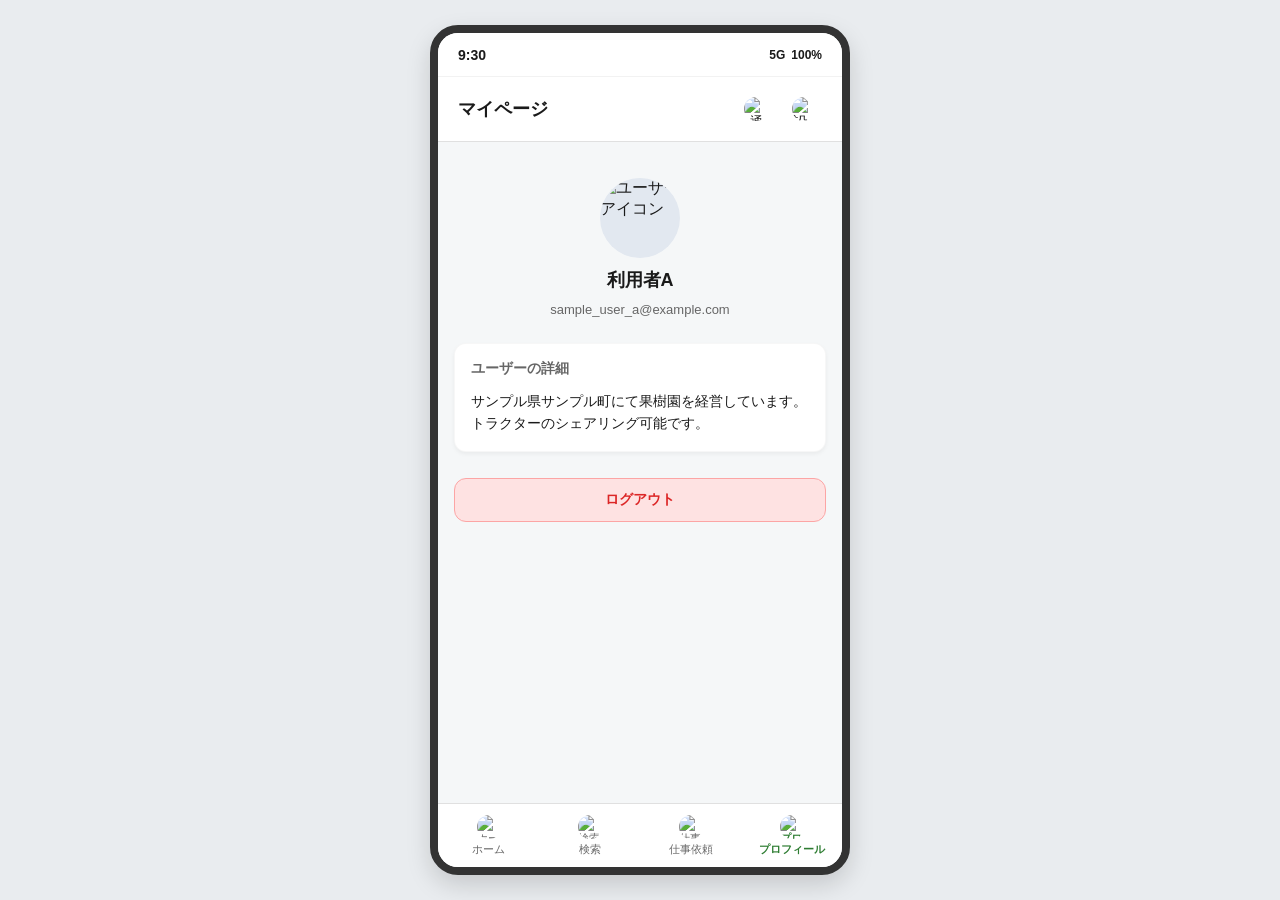
==== account.html @ d732fe97 "プロトタイプ" ====
<!DOCTYPE html>
<html lang="ja">
<head>
  <meta charset="UTF-8">
  <meta name="viewport" content="width=device-width, initial-scale=1.0">
  <title>Noope - アカウント</title>
  <link rel="stylesheet" href="./style.css">
</head>
<body>
  <div class="app-container">
    <!-- Status Bar -->
    <div class="status-bar">
      <span>9:30</span>
      <div class="status-bar-icons">
        <span>5G</span>
        <span>100%</span>
      </div>
    </div>

    <!-- Header -->
    <div class="app-header">
      <h1>マイページ</h1>
      <div class="header-actions">
        <!-- Notification Button -->
        <button class="icon-btn" onclick="handleNotification()" aria-label="通知オン・オフ">
          <div class="img-box icon-box"><img src="./images/icon-bell.png" alt="通知"></div>
        </button>
        <!-- Settings Button (Hamburger Icon) -->
        <a href="./settings.html" class="icon-btn" aria-label="設定">
          <div class="img-box icon-box"><img src="./images/icon-menu.png" alt="設定"></div>
        </a>
      </div>
    </div>

    <!-- Main Content -->
    <div class="app-content">
      <!-- Profile Header Area -->
      <div class="profile-header">
        <div class="avatar-lg">
          <img src="./images/user-avatar.png" alt="ユーザーアイコン">
        </div>
        <div class="user-name">利用者A</div>
        <div class="user-email">sample_user_a@example.com</div>
      </div>

      <!-- User Detail Card -->
      <div class="card">
        <h3 style="font-size: 14px; color: var(--text-secondary);">ユーザーの詳細</h3>
        <p style="font-size: 14px; line-height: 1.6;">
          サンプル県サンプル町にて果樹園を経営しています。トラクターのシェアリング可能です。
        </p>
      </div>

      <!-- Action Area -->
      <div style="margin-top: 10px;">
        <button class="btn-secondary btn-danger" onclick="handleLogout()">ログアウト</button>
      </div>
    </div>

    <!-- Bottom Navigation -->
    <nav class="bottom-nav">
      <a href="./index.html" class="nav-item">
        <div class="img-box icon-box"><img src="./images/icon-home.png" alt="ホーム"></div>
        <span>ホーム</span>
      </a>
      <a href="./search.html" class="nav-item">
        <div class="img-box icon-box"><img src="./images/icon-search.png" alt="検索"></div>
        <span>検索</span>
      </a>
      <a href="./job-create.html" class="nav-item">
        <div class="img-box icon-box"><img src="./images/icon-create.png" alt="仕事依頼"></div>
        <span>仕事依頼</span>
      </a>
      <a href="./account.html" class="nav-item active">
        <div class="img-box icon-box"><img src="./images/icon-profile.png" alt="プロフィール"></div>
        <span>プロフィール</span>
      </a>
    </nav>
  </div>
  <script src="./script.js"></script>
</body>
</html>
---- style.css ----
/* Noope (ヌープ) - Common Stylesheet */
:root {
  --primary-color: #2e7d32;
  --primary-hover: #1b5e20;
  --bg-color: #f5f7f8;
  --card-bg: #ffffff;
  --text-primary: #1a1a1a;
  --text-secondary: #666666;
  --border-color: #e0e0e0;
  --gray-placeholder: #e2e8f0;
  --shadow-sm: 0 2px 4px rgba(0,0,0,0.05);
  --shadow-md: 0 4px 12px rgba(0,0,0,0.08);
  --radius: 12px;
  --font-family: -apple-system, BlinkMacSystemFont, "Segoe UI", Roboto, "Helvetica Neue", Arial, sans-serif;
}

* {
  box-sizing: border-box;
  margin: 0;
  padding: 0;
  font-family: var(--font-family);
  -webkit-tap-highlight-color: transparent;
}

body {
  background-color: #e9ecef;
  display: flex;
  justify-content: center;
  align-items: center;
  min-height: 100vh;
  color: var(--text-primary);
}

/* Mobile Frame Container */
.app-container {
  width: 100%;
  max-width: 420px;
  height: 100vh;
  max-height: 880px;
  background-color: var(--bg-color);
  position: relative;
  display: flex;
  flex-direction: column;
  overflow: hidden;
  box-shadow: 0 10px 25px rgba(0,0,0,0.15);
  border-radius: 0;
}

@media (min-width: 440px) {
  .app-container {
    height: 850px;
    border-radius: 28px;
    border: 8px solid #333333;
  }
}

/* Status Bar */
.status-bar {
  height: 44px;
  background-color: var(--card-bg);
  display: flex;
  justify-content: space-between;
  align-items: center;
  padding: 0 20px;
  font-size: 14px;
  font-weight: 600;
  color: var(--text-primary);
  border-bottom: 1px solid rgba(0,0,0,0.05);
  z-index: 10;
  flex-shrink: 0;
}

.status-bar-icons {
  display: flex;
  gap: 6px;
  align-items: center;
  font-size: 12px;
}

/* Header Area */
.app-header {
  background-color: var(--card-bg);
  padding: 14px 20px;
  display: flex;
  justify-content: space-between;
  align-items: center;
  border-bottom: 1px solid var(--border-color);
  z-index: 9;
  flex-shrink: 0;
}

.app-header h1 {
  font-size: 18px;
  font-weight: 700;
  color: var(--text-primary);
}

.header-actions {
  display: flex;
  gap: 12px;
  align-items: center;
}

.icon-btn {
  background: none;
  border: none;
  cursor: pointer;
  display: flex;
  align-items: center;
  justify-content: center;
  padding: 6px;
  border-radius: 50%;
  transition: background-color 0.2s;
  text-decoration: none;
  color: var(--text-primary);
}

.icon-btn:hover {
  background-color: rgba(0,0,0,0.05);
}

/* Main Content Area */
.app-content {
  flex: 1;
  overflow-y: auto;
  padding: 16px;
  display: flex;
  flex-direction: column;
  gap: 16px;
}

/* Bottom Navigation */
.bottom-nav {
  height: 64px;
  background-color: var(--card-bg);
  border-top: 1px solid var(--border-color);
  display: flex;
  justify-content: space-around;
  align-items: center;
  z-index: 10;
  flex-shrink: 0;
}

.nav-item {
  display: flex;
  flex-direction: column;
  align-items: center;
  justify-content: center;
  text-decoration: none;
  color: var(--text-secondary);
  font-size: 11px;
  gap: 3px;
  width: 25%;
  height: 100%;
  transition: color 0.2s;
}

.nav-item.active {
  color: var(--primary-color);
  font-weight: 700;
}

.nav-item img {
  width: 22px;
  height: 22px;
  object-fit: contain;
}

/* Image Placeholder Component */
.img-box {
  width: 100%;
  background-color: var(--gray-placeholder);
  border-radius: var(--radius);
  overflow: hidden;
  position: relative;
  display: flex;
  align-items: center;
  justify-content: center;
  min-height: 120px;
}

.img-box img {
  width: 100%;
  height: 100%;
  object-fit: cover;
  display: block;
}

/* Fallback Gray Box Display */
.img-box::before {
  content: "No Image";
  color: #888;
  font-size: 13px;
  font-weight: 500;
  position: absolute;
}

.img-box img[src] {
  position: relative;
  z-index: 1;
}

.img-box.icon-box {
  min-height: unset;
  width: 24px;
  height: 24px;
  background: transparent;
}
.img-box.icon-box::before {
  content: "";
}

/* UI Cards */
.card {
  background-color: var(--card-bg);
  border-radius: var(--radius);
  padding: 16px;
  box-shadow: var(--shadow-sm);
  border: 1px solid rgba(0,0,0,0.03);
  display: flex;
  flex-direction: column;
  gap: 12px;
  text-decoration: none;
  color: inherit;
  transition: transform 0.15s, box-shadow 0.15s;
}

.card-interactive:active {
  transform: scale(0.98);
  box-shadow: var(--shadow-md);
}

.card-title {
  font-size: 15px;
  font-weight: 700;
  color: var(--text-primary);
}

.card-meta {
  display: flex;
  flex-direction: column;
  gap: 6px;
  font-size: 13px;
  color: var(--text-secondary);
}

.meta-row {
  display: flex;
  align-items: center;
  gap: 8px;
}

.price-tag {
  font-size: 16px;
  font-weight: 800;
  color: var(--primary-color);
}

/* Search Bar */
.search-container {
  display: flex;
  align-items: center;
  background-color: #edf2f7;
  border-radius: 20px;
  padding: 8px 14px;
  gap: 8px;
}

.search-input {
  border: none;
  background: transparent;
  flex: 1;
  font-size: 14px;
  outline: none;
  color: var(--text-primary);
}

.search-clear {
  border: none;
  background: #cbd5e0;
  color: #fff;
  width: 18px;
  height: 18px;
  border-radius: 50%;
  display: flex;
  align-items: center;
  justify-content: center;
  font-size: 11px;
  cursor: pointer;
  line-height: 1;
}

/* Filter Buttons */
.filter-bar {
  display: flex;
  gap: 10px;
}

.filter-btn {
  padding: 8px 16px;
  border-radius: 20px;
  border: 1px solid var(--border-color);
  background-color: var(--card-bg);
  font-size: 13px;
  color: var(--text-secondary);
  cursor: pointer;
  display: flex;
  align-items: center;
  gap: 4px;
}

.filter-btn.active {
  background-color: var(--primary-color);
  color: #fff;
  border-color: var(--primary-color);
}

/* Buttons */
.btn-primary {
  width: 100%;
  padding: 14px;
  background-color: var(--primary-color);
  color: #ffffff;
  border: none;
  border-radius: var(--radius);
  font-size: 15px;
  font-weight: 700;
  cursor: pointer;
  text-align: center;
  text-decoration: none;
  display: block;
  box-shadow: 0 4px 10px rgba(46, 125, 50, 0.25);
  transition: background-color 0.2s;
}

.btn-primary:active {
  background-color: var(--primary-hover);
}

.btn-secondary {
  width: 100%;
  padding: 12px;
  background-color: #f1f5f9;
  color: #475569;
  border: 1px solid var(--border-color);
  border-radius: var(--radius);
  font-size: 14px;
  font-weight: 600;
  cursor: pointer;
  text-align: center;
  text-decoration: none;
  display: block;
}

.btn-danger {
  background-color: #fee2e2;
  color: #dc2626;
  border: 1px solid #fca5a5;
}

/* Form Controls */
.form-group {
  display: flex;
  flex-direction: column;
  gap: 6px;
}

.form-label {
  font-size: 13px;
  font-weight: 600;
  color: var(--text-secondary);
}

.form-control {
  width: 100%;
  padding: 12px;
  border: 1px solid var(--border-color);
  border-radius: 8px;
  font-size: 14px;
  background-color: var(--card-bg);
  outline: none;
}

.form-control:focus {
  border-color: var(--primary-color);
}

textarea.form-control {
  resize: vertical;
  min-height: 80px;
}

/* Detail & Map Section */
.detail-section {
  display: flex;
  flex-direction: column;
  gap: 12px;
}

.map-container {
  height: 160px;
  border-radius: var(--radius);
  overflow: hidden;
  background-color: #e2e8f0;
  position: relative;
}

.map-container img {
  width: 100%;
  height: 100%;
  object-fit: cover;
}

/* User Profile Header */
.profile-header {
  display: flex;
  flex-direction: column;
  align-items: center;
  padding: 20px 0 10px 0;
  gap: 10px;
}

.avatar-lg {
  width: 80px;
  height: 80px;
  border-radius: 50%;
  overflow: hidden;
  background-color: var(--gray-placeholder);
}

.avatar-lg img {
  width: 100%;
  height: 100%;
  object-fit: cover;
}

.user-name {
  font-size: 18px;
  font-weight: 700;
}

.user-email {
  font-size: 13px;
  color: var(--text-secondary);
}

/* Settings List */
.settings-list {
  display: flex;
  flex-direction: column;
  gap: 8px;
}

.setting-item {
  display: flex;
  justify-content: space-between;
  align-items: center;
  padding: 14px 16px;
  background-color: var(--card-bg);
  border-radius: 8px;
  border: 1px solid rgba(0,0,0,0.03);
  font-size: 14px;
  font-weight: 500;
  color: var(--text-primary);
  text-decoration: none;
  cursor: pointer;
}

.setting-item::after {
  content: "›";
  font-size: 18px;
  color: #a0aec0;
}

/* Alert Banner */
.alert-box {
  background-color: #e6f4ea;
  border: 1px solid #a7f3d0;
  color: #065f46;
  padding: 12px;
  border-radius: var(--radius);
  font-size: 13px;
  line-height: 1.4;
  margin-bottom: 8px;
}
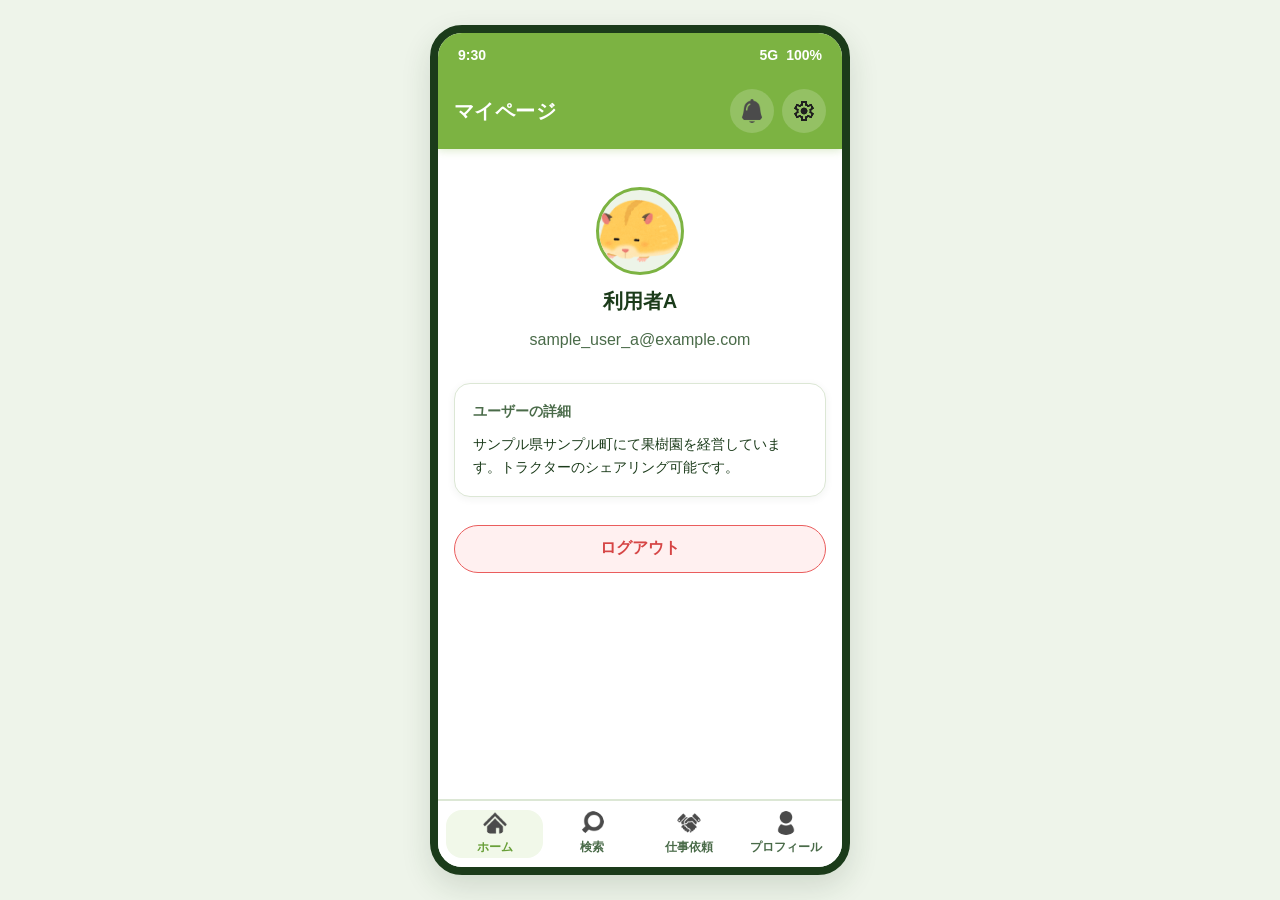
==== commit 94575725: "画像の追加" ====
--- a/account.html
+++ b/account.html
@@ -23,11 +23,11 @@
       <div class="header-actions">
         <!-- Notification Button -->
         <button class="icon-btn" onclick="handleNotification()" aria-label="通知オン・オフ">
-          <div class="img-box icon-box"><img src="./images/icon-bell.png" alt="通知"></div>
+          <div class="img-box icon-box"><img src="./images/クリスマスベルアイコン3.png" alt="通知"></div>
         </button>
         <!-- Settings Button (Hamburger Icon) -->
         <a href="./settings.html" class="icon-btn" aria-label="設定">
-          <div class="img-box icon-box"><img src="./images/icon-menu.png" alt="設定"></div>
+          <div class="img-box icon-box"><img src="./images/ダイヤル.png" alt="設定"></div>
         </a>
       </div>
     </div>
@@ -37,7 +37,7 @@
       <!-- Profile Header Area -->
       <div class="profile-header">
         <div class="avatar-lg">
-          <img src="./images/user-avatar.png" alt="ユーザーアイコン">
+          <img src="./images/ハムスター.png" alt="ユーザーアイコン">
         </div>
         <div class="user-name">利用者A</div>
         <div class="user-email">sample_user_a@example.com</div>
@@ -57,22 +57,22 @@
       </div>
     </div>
 
-    <!-- Bottom Navigation -->
+   <!-- Bottom Navigation -->
     <nav class="bottom-nav">
-      <a href="./index.html" class="nav-item">
-        <div class="img-box icon-box"><img src="./images/icon-home.png" alt="ホーム"></div>
+      <a href="./index.html" class="nav-item active">
+        <div class="img-box icon-box"><img src="./images/house.png" alt="ホーム"></div>
         <span>ホーム</span>
       </a>
       <a href="./search.html" class="nav-item">
-        <div class="img-box icon-box"><img src="./images/icon-search.png" alt="検索"></div>
+        <div class="img-box icon-box"><img src="./images/虫眼鏡のアイコン.png" alt="検索"></div>
         <span>検索</span>
       </a>
       <a href="./job-create.html" class="nav-item">
-        <div class="img-box icon-box"><img src="./images/icon-create.png" alt="仕事依頼"></div>
+        <div class="img-box icon-box"><img src="./images/握手のアイコン.png" alt="仕事依頼"></div>
         <span>仕事依頼</span>
       </a>
-      <a href="./account.html" class="nav-item active">
-        <div class="img-box icon-box"><img src="./images/icon-profile.png" alt="プロフィール"></div>
+      <a href="./account.html" class="nav-item">
+        <div class="img-box icon-box"><img src="./images/人物の無料素材.png" alt="プロフィール"></div>
         <span>プロフィール</span>
       </a>
     </nav>
--- a/style.css
+++ b/style.css
@@ -1,17 +1,29 @@
 /* Noope (ヌープ) - Common Stylesheet */
 :root {
-  --primary-color: #2e7d32;
-  --primary-hover: #1b5e20;
-  --bg-color: #f5f7f8;
-  --card-bg: #ffffff;
-  --text-primary: #1a1a1a;
-  --text-secondary: #666666;
-  --border-color: #e0e0e0;
-  --gray-placeholder: #e2e8f0;
-  --shadow-sm: 0 2px 4px rgba(0,0,0,0.05);
-  --shadow-md: 0 4px 12px rgba(0,0,0,0.08);
-  --radius: 12px;
-  --font-family: -apple-system, BlinkMacSystemFont, "Segoe UI", Roboto, "Helvetica Neue", Arial, sans-serif;
+  /* デザインルール指定カラー */
+  --primary-color: #7CB342;       /* メインの色（見出し・上の帯） */
+  --primary-dark: #689F38;        /* メイン色のホバー・濃色アクセント */
+  --primary-light: #F1F8E9;       /* 農業の爽やかさを添える淡いグリーン背景 */
+  --accent-color: #EA5D5D;        /* 強調の色（主なボタン） */
+  --accent-hover: #D64545;        /* 強調ボタンのタップ・ホバー時 */
+  --bg-color: #FFFFFF;            /* 背景の色 */
+  --text-primary: #1B3B1A;        /* 文字の色 */
+
+  /* 補助カラー・UI用変数 */
+  --text-secondary: #4A6B49;      /* 補足テキスト（文字色と調和する深い緑） */
+  --text-on-color: #FFFFFF;       /* メイン色・強調色の上の白文字 */
+  --surface-subtle: #F7FAF5;      /* 検索バーや入力欄などのごく淡い背景 */
+  --border-color: #DCE7D5;        /* ナチュラルな境界線 */
+  --gray-placeholder: #EDF4E8;    /* 画像未設定時の背景 */
+  --outer-bg: #EEF4EA;            /* PC表示時の外側背景 */
+
+  /* 影・角丸・フォント */
+  --shadow-sm: 0 2px 8px rgba(27, 59, 26, 0.06);
+  --shadow-md: 0 6px 16px rgba(27, 59, 26, 0.12);
+  --shadow-accent: 0 4px 12px rgba(234, 93, 93, 0.3);
+  --radius: 16px;
+  --radius-pill: 9999px;
+  --font-family: -apple-system, BlinkMacSystemFont, "Hiragino Maru Gothic ProN", "Segoe UI", Roboto, "Helvetica Neue", Arial, "Apple Color Emoji", "Segoe UI Emoji", "Noto Color Emoji", sans-serif;
 }
 
 * {
@@ -23,12 +35,27 @@
 }
 
 body {
-  background-color: #e9ecef;
+  background-color: var(--outer-bg);
   display: flex;
   justify-content: center;
   align-items: center;
   min-height: 100vh;
   color: var(--text-primary);
+  font-size: 16px;
+  line-height: 1.6;
+}
+
+/* Material Symbols / 絵文字アイコン共通調整 */
+.material-symbols-outlined,
+.material-symbols-rounded,
+.icon-emoji {
+  font-size: 22px;
+  line-height: 1;
+  display: inline-flex;
+  align-items: center;
+  justify-content: center;
+  vertical-align: middle;
+  flex-shrink: 0;
 }
 
 /* Mobile Frame Container */
@@ -36,107 +63,138 @@
   width: 100%;
   max-width: 420px;
   height: 100vh;
+  height: 100dvh;
   max-height: 880px;
   background-color: var(--bg-color);
   position: relative;
   display: flex;
   flex-direction: column;
   overflow: hidden;
-  box-shadow: 0 10px 25px rgba(0,0,0,0.15);
+  box-shadow: 0 12px 30px rgba(27, 59, 26, 0.14);
   border-radius: 0;
 }
 
 @media (min-width: 440px) {
   .app-container {
     height: 850px;
-    border-radius: 28px;
-    border: 8px solid #333333;
+    border-radius: 32px;
+    border: 8px solid var(--text-primary);
   }
 }
 
-/* Status Bar */
+/* Status Bar（上の帯の一部としてメイン色に統一） */
 .status-bar {
   height: 44px;
-  background-color: var(--card-bg);
+  background-color: var(--primary-color);
   display: flex;
   justify-content: space-between;
   align-items: center;
   padding: 0 20px;
   font-size: 14px;
-  font-weight: 600;
-  color: var(--text-primary);
-  border-bottom: 1px solid rgba(0,0,0,0.05);
+  font-weight: 700;
+  color: var(--text-on-color);
   z-index: 10;
   flex-shrink: 0;
 }
 
 .status-bar-icons {
   display: flex;
-  gap: 6px;
-  align-items: center;
-  font-size: 12px;
-}
-
-/* Header Area */
+  gap: 8px;
+  align-items: center;
+  font-size: 14px;
+}
+
+/* Header Area（上の帯・見出し） */
 .app-header {
-  background-color: var(--card-bg);
-  padding: 14px 20px;
+  background-color: var(--primary-color);
+  padding: 12px 16px 16px;
   display: flex;
   justify-content: space-between;
   align-items: center;
-  border-bottom: 1px solid var(--border-color);
+  color: var(--text-on-color);
+  box-shadow: 0 2px 8px rgba(124, 179, 66, 0.25);
   z-index: 9;
   flex-shrink: 0;
 }
 
 .app-header h1 {
-  font-size: 18px;
-  font-weight: 700;
-  color: var(--text-primary);
+  font-size: 20px;
+  font-weight: 800;
+  letter-spacing: 0.02em;
+  color: var(--text-on-color);
 }
 
 .header-actions {
   display: flex;
-  gap: 12px;
+  gap: 8px;
   align-items: center;
 }
 
 .icon-btn {
-  background: none;
+  background: rgba(255, 255, 255, 0.18);
   border: none;
   cursor: pointer;
-  display: flex;
-  align-items: center;
-  justify-content: center;
-  padding: 6px;
-  border-radius: 50%;
-  transition: background-color 0.2s;
+  display: inline-flex;
+  align-items: center;
+  justify-content: center;
+  min-width: 44px;
+  min-height: 44px;
+  padding: 8px;
+  border-radius: var(--radius-pill);
+  transition: background-color 0.2s, transform 0.1s;
   text-decoration: none;
-  color: var(--text-primary);
-}
-
-.icon-btn:hover {
-  background-color: rgba(0,0,0,0.05);
+  color: var(--text-on-color);
+  font-size: 20px;
+}
+
+.icon-btn:active {
+  background-color: rgba(255, 255, 255, 0.32);
+  transform: scale(0.95);
 }
 
 /* Main Content Area */
 .app-content {
   flex: 1;
   overflow-y: auto;
-  padding: 16px;
-  display: flex;
-  flex-direction: column;
-  gap: 16px;
+  -webkit-overflow-scrolling: touch;
+  padding: 18px 16px 24px;
+  background-color: var(--bg-color);
+  display: flex;
+  flex-direction: column;
+  gap: 18px;
+  font-size: 16px;
+}
+
+.app-content h2,
+.app-content h3 {
+  color: var(--primary-dark);
+  font-weight: 800;
+  line-height: 1.4;
+}
+
+.app-content h2 {
+  font-size: 19px;
+}
+
+.app-content h3 {
+  font-size: 17px;
+}
+
+.app-content p {
+  font-size: 16px;
+  line-height: 1.65;
+  color: var(--text-primary);
 }
 
 /* Bottom Navigation */
 .bottom-nav {
-  height: 64px;
-  background-color: var(--card-bg);
-  border-top: 1px solid var(--border-color);
+  height: 68px;
+  background-color: var(--bg-color);
+  border-top: 2px solid var(--border-color);
   display: flex;
   justify-content: space-around;
   align-items: center;
+  padding: 4px 8px;
   z-index: 10;
   flex-shrink: 0;
 }
@@ -148,21 +206,24 @@
   justify-content: center;
   text-decoration: none;
   color: var(--text-secondary);
-  font-size: 11px;
+  font-size: 12px;
+  font-weight: 600;
   gap: 3px;
   width: 25%;
-  height: 100%;
-  transition: color 0.2s;
+  min-height: 48px;
+  border-radius: var(--radius);
+  transition: color 0.2s, background-color 0.2s;
 }
 
 .nav-item.active {
-  color: var(--primary-color);
-  font-weight: 700;
+  color: var(--primary-dark);
+  background-color: var(--primary-light);
+  font-weight: 800;
 }
 
 .nav-item img {
-  width: 22px;
-  height: 22px;
+  width: 24px;
+  height: 24px;
   object-fit: contain;
 }
 
@@ -176,7 +237,7 @@
   display: flex;
   align-items: center;
   justify-content: center;
-  min-height: 120px;
+  min-height: 140px;
 }
 
 .img-box img {
@@ -186,12 +247,12 @@
   display: block;
 }
 
-/* Fallback Gray Box Display */
+/* Fallback Display */
 .img-box::before {
-  content: "No Image";
-  color: #888;
-  font-size: 13px;
-  font-weight: 500;
+  content: "🌱 No Image";
+  color: var(--text-secondary);
+  font-size: 16px;
+  font-weight: 600;
   position: absolute;
 }
 
@@ -206,41 +267,44 @@
   height: 24px;
   background: transparent;
 }
+
 .img-box.icon-box::before {
   content: "";
 }
 
 /* UI Cards */
 .card {
-  background-color: var(--card-bg);
+  background-color: var(--bg-color);
   border-radius: var(--radius);
-  padding: 16px;
+  padding: 18px;
   box-shadow: var(--shadow-sm);
-  border: 1px solid rgba(0,0,0,0.03);
+  border: 1.5px solid var(--border-color);
   display: flex;
   flex-direction: column;
   gap: 12px;
   text-decoration: none;
-  color: inherit;
-  transition: transform 0.15s, box-shadow 0.15s;
+  color: var(--text-primary);
+  transition: transform 0.15s, box-shadow 0.15s, border-color 0.15s;
 }
 
 .card-interactive:active {
   transform: scale(0.98);
   box-shadow: var(--shadow-md);
+  border-color: var(--primary-color);
 }
 
 .card-title {
-  font-size: 15px;
-  font-weight: 700;
-  color: var(--text-primary);
+  font-size: 18px;
+  font-weight: 800;
+  color: var(--text-primary);
+  line-height: 1.45;
 }
 
 .card-meta {
   display: flex;
   flex-direction: column;
-  gap: 6px;
-  font-size: 13px;
+  gap: 8px;
+  font-size: 16px;
   color: var(--text-secondary);
 }
 
@@ -251,134 +315,180 @@
 }
 
 .price-tag {
-  font-size: 16px;
+  font-size: 19px;
   font-weight: 800;
-  color: var(--primary-color);
+  color: var(--accent-color);
 }
 
 /* Search Bar */
 .search-container {
   display: flex;
   align-items: center;
-  background-color: #edf2f7;
-  border-radius: 20px;
-  padding: 8px 14px;
-  gap: 8px;
+  background-color: var(--surface-subtle);
+  border: 1.5px solid var(--border-color);
+  border-radius: var(--radius-pill);
+  padding: 4px 14px;
+  min-height: 48px;
+  gap: 8px;
+}
+
+.search-container:focus-within {
+  border-color: var(--primary-color);
+  background-color: var(--bg-color);
 }
 
 .search-input {
   border: none;
   background: transparent;
   flex: 1;
-  font-size: 14px;
+  font-size: 16px;
   outline: none;
   color: var(--text-primary);
+  min-height: 40px;
+}
+
+.search-input::placeholder {
+  color: var(--text-secondary);
+  opacity: 0.75;
 }
 
 .search-clear {
   border: none;
-  background: #cbd5e0;
-  color: #fff;
-  width: 18px;
-  height: 18px;
-  border-radius: 50%;
-  display: flex;
-  align-items: center;
-  justify-content: center;
-  font-size: 11px;
+  background: var(--primary-color);
+  color: var(--text-on-color);
+  width: 28px;
+  height: 28px;
+  border-radius: var(--radius-pill);
+  display: flex;
+  align-items: center;
+  justify-content: center;
+  font-size: 14px;
+  font-weight: 700;
   cursor: pointer;
   line-height: 1;
+  flex-shrink: 0;
 }
 
 /* Filter Buttons */
 .filter-bar {
   display: flex;
   gap: 10px;
+  overflow-x: auto;
+  padding-bottom: 4px;
+  scrollbar-width: none;
+}
+
+.filter-bar::-webkit-scrollbar {
+  display: none;
 }
 
 .filter-btn {
-  padding: 8px 16px;
-  border-radius: 20px;
-  border: 1px solid var(--border-color);
-  background-color: var(--card-bg);
-  font-size: 13px;
-  color: var(--text-secondary);
+  min-height: 44px;
+  padding: 8px 18px;
+  border-radius: var(--radius-pill);
+  border: 1.5px solid var(--border-color);
+  background-color: var(--bg-color);
+  font-size: 16px;
+  font-weight: 700;
+  color: var(--text-primary);
   cursor: pointer;
-  display: flex;
-  align-items: center;
-  gap: 4px;
+  display: inline-flex;
+  align-items: center;
+  justify-content: center;
+  gap: 6px;
+  white-space: nowrap;
+  transition: all 0.15s;
 }
 
 .filter-btn.active {
   background-color: var(--primary-color);
-  color: #fff;
+  color: var(--text-on-color);
   border-color: var(--primary-color);
 }
 
-/* Buttons */
+/* Buttons（角を丸く、高さ44px以上、強調色 #EA5D5D） */
 .btn-primary {
   width: 100%;
-  padding: 14px;
-  background-color: var(--primary-color);
-  color: #ffffff;
+  min-height: 50px;
+  padding: 12px 24px;
+  background-color: var(--accent-color);
+  color: var(--text-on-color);
   border: none;
-  border-radius: var(--radius);
-  font-size: 15px;
+  border-radius: var(--radius-pill);
+  font-size: 16px;
+  font-weight: 800;
+  letter-spacing: 0.03em;
+  cursor: pointer;
+  text-align: center;
+  text-decoration: none;
+  display: inline-flex;
+  align-items: center;
+  justify-content: center;
+  gap: 8px;
+  box-shadow: var(--shadow-accent);
+  transition: background-color 0.2s, transform 0.1s;
+}
+
+.btn-primary:active {
+  background-color: var(--accent-hover);
+  transform: scale(0.98);
+}
+
+.btn-secondary {
+  width: 100%;
+  min-height: 48px;
+  padding: 12px 24px;
+  background-color: var(--primary-light);
+  color: var(--text-primary);
+  border: 1.5px solid var(--primary-color);
+  border-radius: var(--radius-pill);
+  font-size: 16px;
   font-weight: 700;
   cursor: pointer;
   text-align: center;
   text-decoration: none;
-  display: block;
-  box-shadow: 0 4px 10px rgba(46, 125, 50, 0.25);
-  transition: background-color 0.2s;
-}
-
-.btn-primary:active {
-  background-color: var(--primary-hover);
-}
-
-.btn-secondary {
-  width: 100%;
-  padding: 12px;
-  background-color: #f1f5f9;
-  color: #475569;
-  border: 1px solid var(--border-color);
-  border-radius: var(--radius);
-  font-size: 14px;
-  font-weight: 600;
-  cursor: pointer;
-  text-align: center;
-  text-decoration: none;
-  display: block;
+  display: inline-flex;
+  align-items: center;
+  justify-content: center;
+  gap: 8px;
+  transition: background-color 0.2s, transform 0.1s;
+}
+
+.btn-secondary:active {
+  background-color: var(--border-color);
+  transform: scale(0.98);
 }
 
 .btn-danger {
-  background-color: #fee2e2;
-  color: #dc2626;
-  border: 1px solid #fca5a5;
-}
-
-/* Form Controls */
+  background-color: #FFF0F0;
+  color: var(--accent-hover);
+  border: 1.5px solid var(--accent-color);
+}
+
+/* Form Controls（スマホの自動ズーム防止のため16px以上） */
 .form-group {
   display: flex;
   flex-direction: column;
-  gap: 6px;
+  gap: 8px;
 }
 
 .form-label {
-  font-size: 13px;
-  font-weight: 600;
-  color: var(--text-secondary);
+  font-size: 16px;
+  font-weight: 700;
+  color: var(--text-primary);
 }
 
 .form-control {
   width: 100%;
-  padding: 12px;
-  border: 1px solid var(--border-color);
-  border-radius: 8px;
-  font-size: 14px;
-  background-color: var(--card-bg);
+  min-height: 48px;
+  padding: 12px 16px;
+  border: 1.5px solid var(--border-color);
+  border-radius: 12px;
+  font-size: 16px;
+  color: var(--text-primary);
+  background-color: var(--bg-color);
   outline: none;
+  transition: border-color 0.2s;
 }
 
 .form-control:focus {
@@ -387,21 +497,24 @@
 
 textarea.form-control {
   resize: vertical;
-  min-height: 80px;
+  min-height: 100px;
+  line-height: 1.6;
 }
 
 /* Detail & Map Section */
 .detail-section {
   display: flex;
   flex-direction: column;
-  gap: 12px;
+  gap: 14px;
+  font-size: 16px;
 }
 
 .map-container {
-  height: 160px;
+  height: 180px;
   border-radius: var(--radius);
   overflow: hidden;
-  background-color: #e2e8f0;
+  background-color: var(--gray-placeholder);
+  border: 1.5px solid var(--border-color);
   position: relative;
 }
 
@@ -416,16 +529,17 @@
   display: flex;
   flex-direction: column;
   align-items: center;
-  padding: 20px 0 10px 0;
+  padding: 20px 0 12px;
   gap: 10px;
 }
 
 .avatar-lg {
-  width: 80px;
-  height: 80px;
-  border-radius: 50%;
+  width: 88px;
+  height: 88px;
+  border-radius: var(--radius-pill);
   overflow: hidden;
   background-color: var(--gray-placeholder);
+  border: 3px solid var(--primary-color);
 }
 
 .avatar-lg img {
@@ -435,12 +549,13 @@
 }
 
 .user-name {
-  font-size: 18px;
-  font-weight: 700;
+  font-size: 20px;
+  font-weight: 800;
+  color: var(--text-primary);
 }
 
 .user-email {
-  font-size: 13px;
+  font-size: 16px;
   color: var(--text-secondary);
 }
 
@@ -448,38 +563,46 @@
 .settings-list {
   display: flex;
   flex-direction: column;
-  gap: 8px;
+  gap: 10px;
 }
 
 .setting-item {
   display: flex;
   justify-content: space-between;
   align-items: center;
-  padding: 14px 16px;
-  background-color: var(--card-bg);
-  border-radius: 8px;
-  border: 1px solid rgba(0,0,0,0.03);
-  font-size: 14px;
-  font-weight: 500;
+  min-height: 52px;
+  padding: 14px 18px;
+  background-color: var(--bg-color);
+  border-radius: var(--radius);
+  border: 1.5px solid var(--border-color);
+  font-size: 16px;
+  font-weight: 700;
   color: var(--text-primary);
   text-decoration: none;
   cursor: pointer;
+  transition: background-color 0.15s;
+}
+
+.setting-item:active {
+  background-color: var(--primary-light);
 }
 
 .setting-item::after {
   content: "›";
-  font-size: 18px;
-  color: #a0aec0;
+  font-size: 22px;
+  font-weight: 700;
+  color: var(--primary-color);
 }
 
 /* Alert Banner */
 .alert-box {
-  background-color: #e6f4ea;
-  border: 1px solid #a7f3d0;
-  color: #065f46;
-  padding: 12px;
+  background-color: var(--primary-light);
+  border: 1.5px solid var(--primary-color);
+  color: var(--text-primary);
+  padding: 14px 16px;
   border-radius: var(--radius);
-  font-size: 13px;
-  line-height: 1.4;
+  font-size: 16px;
+  font-weight: 600;
+  line-height: 1.55;
   margin-bottom: 8px;
-}
+}
